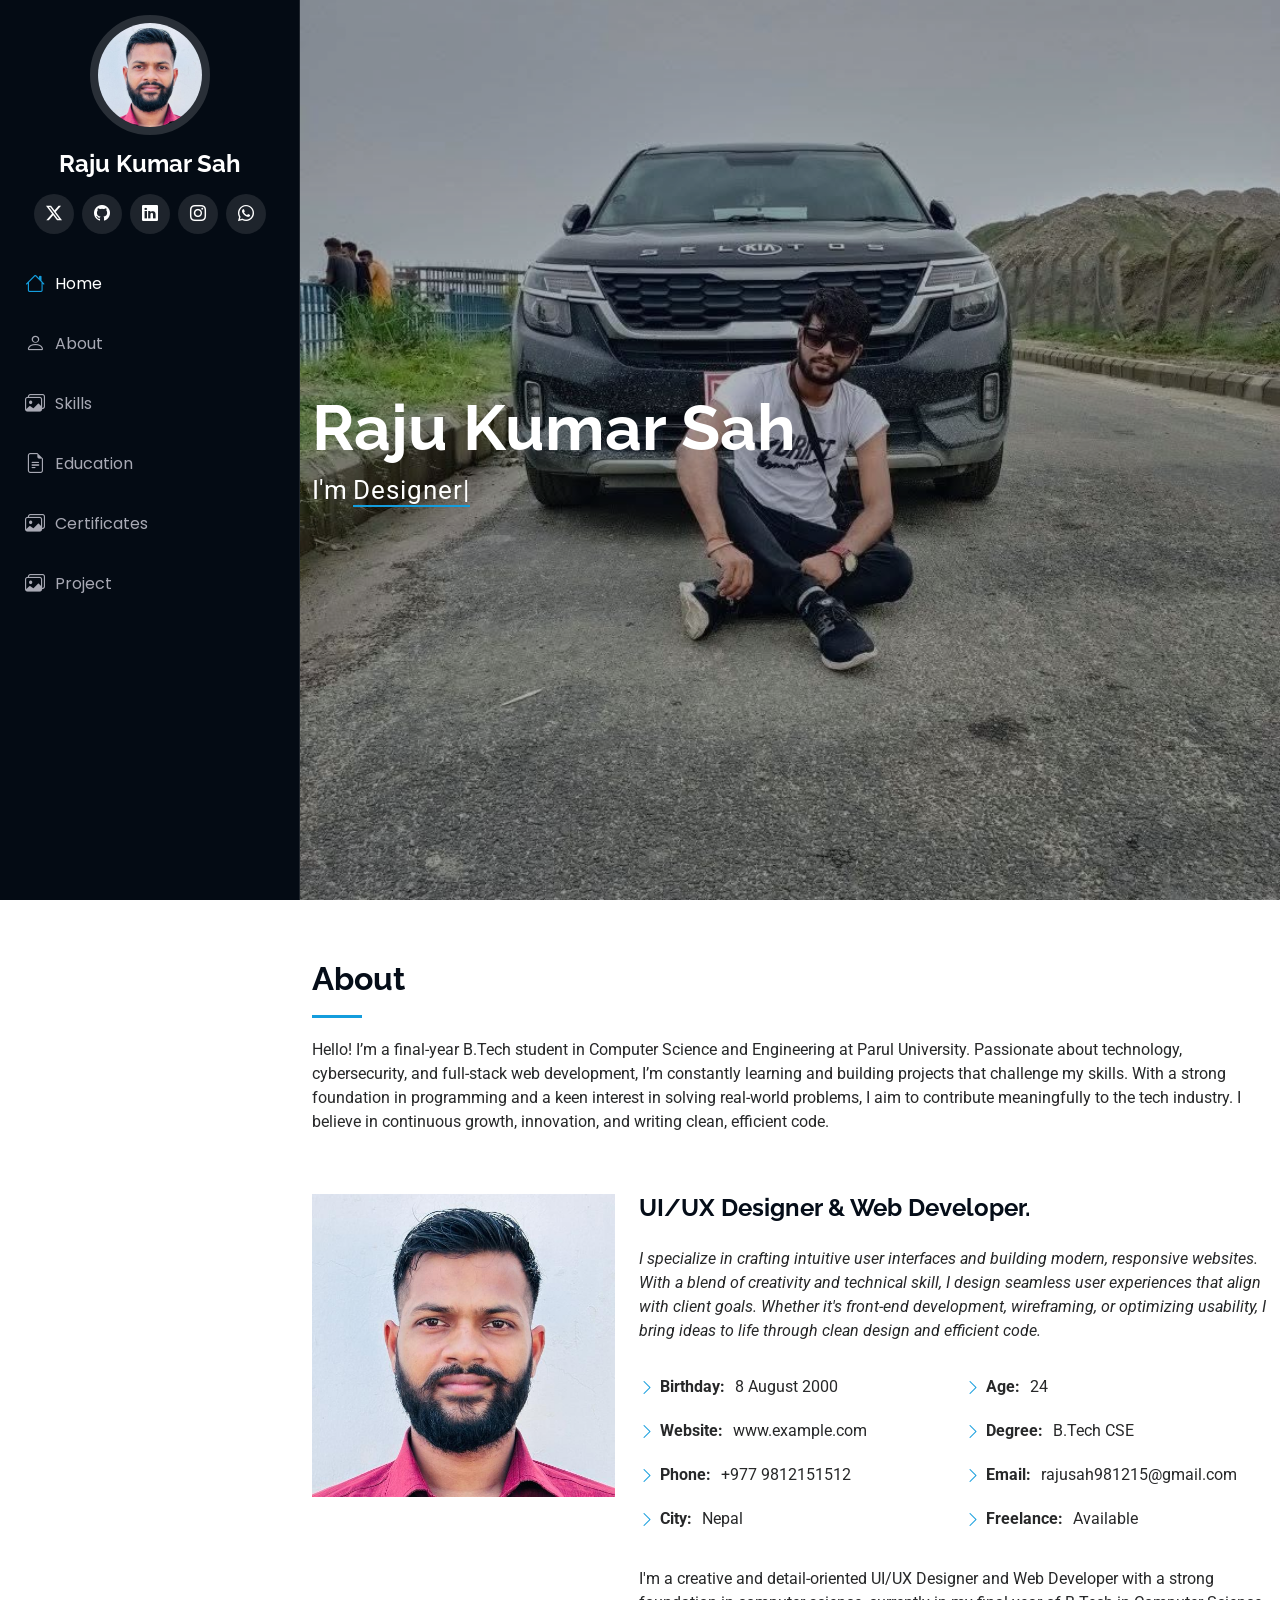
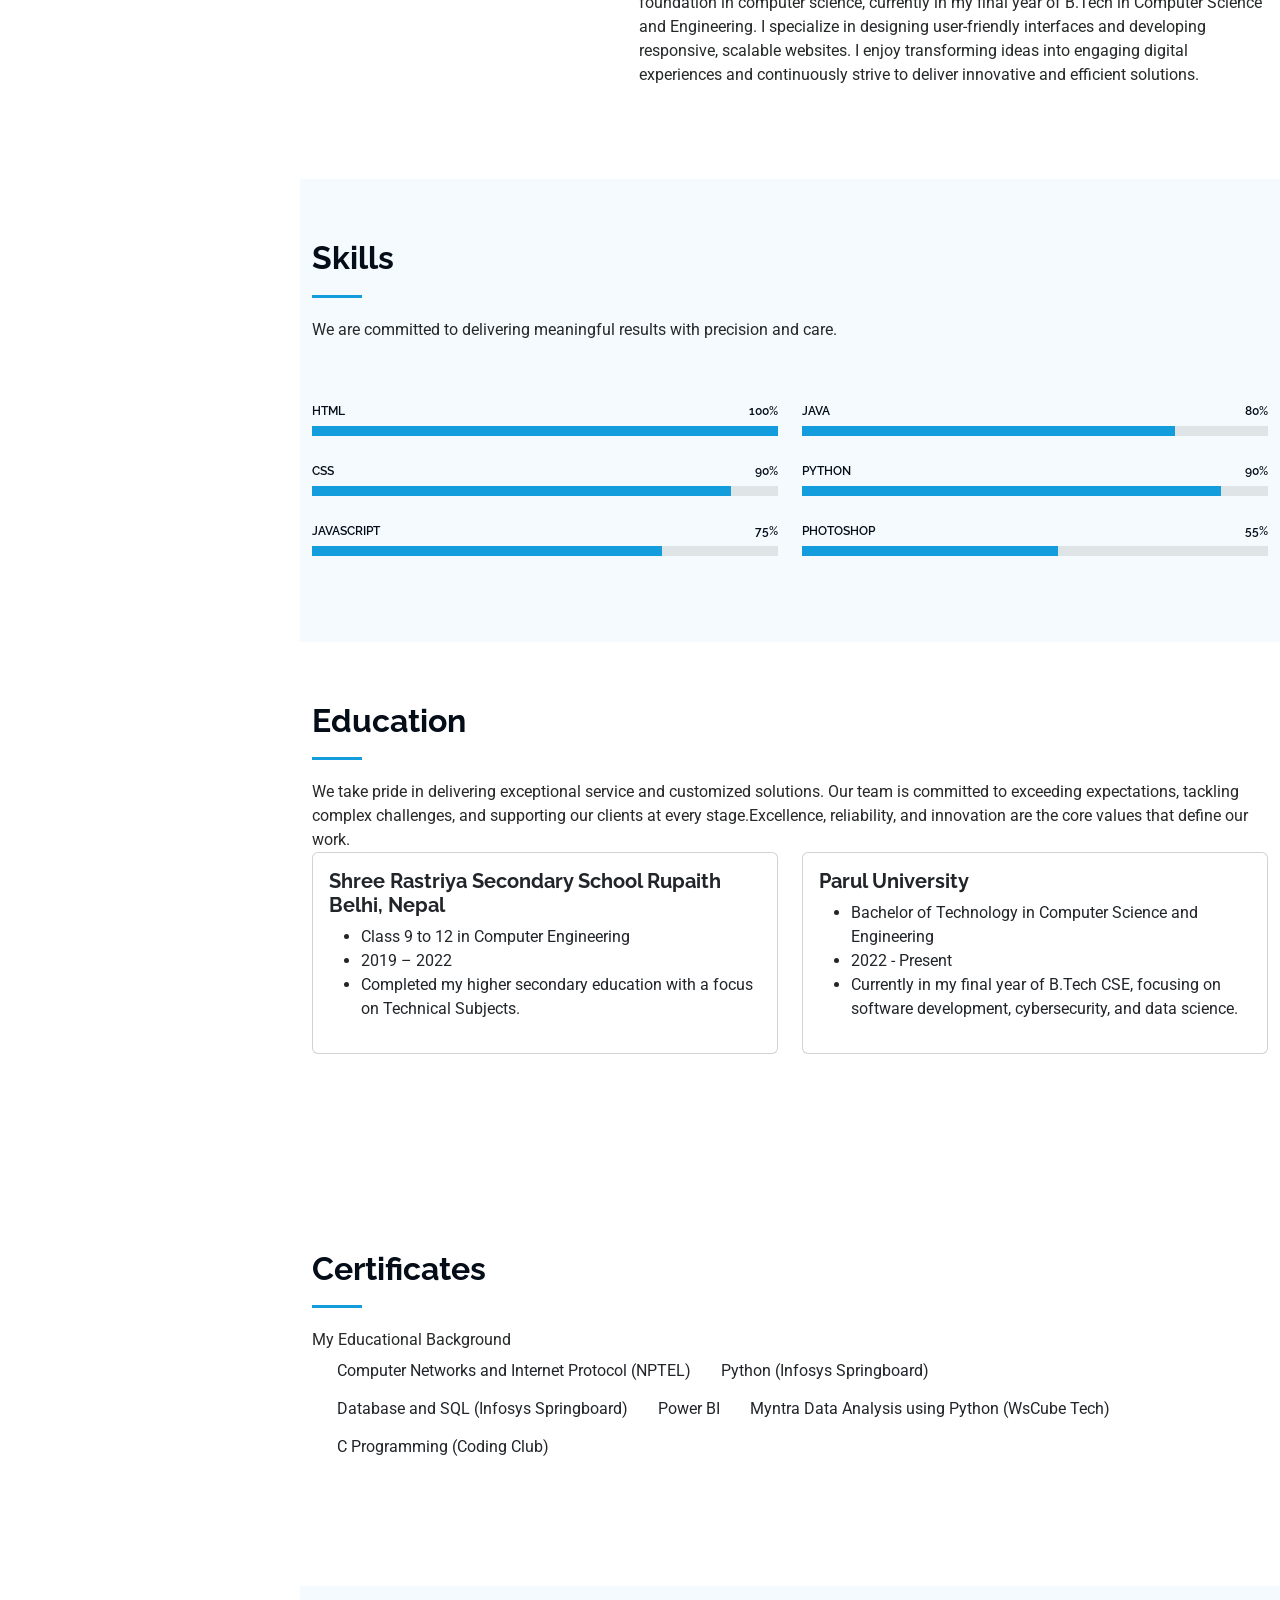
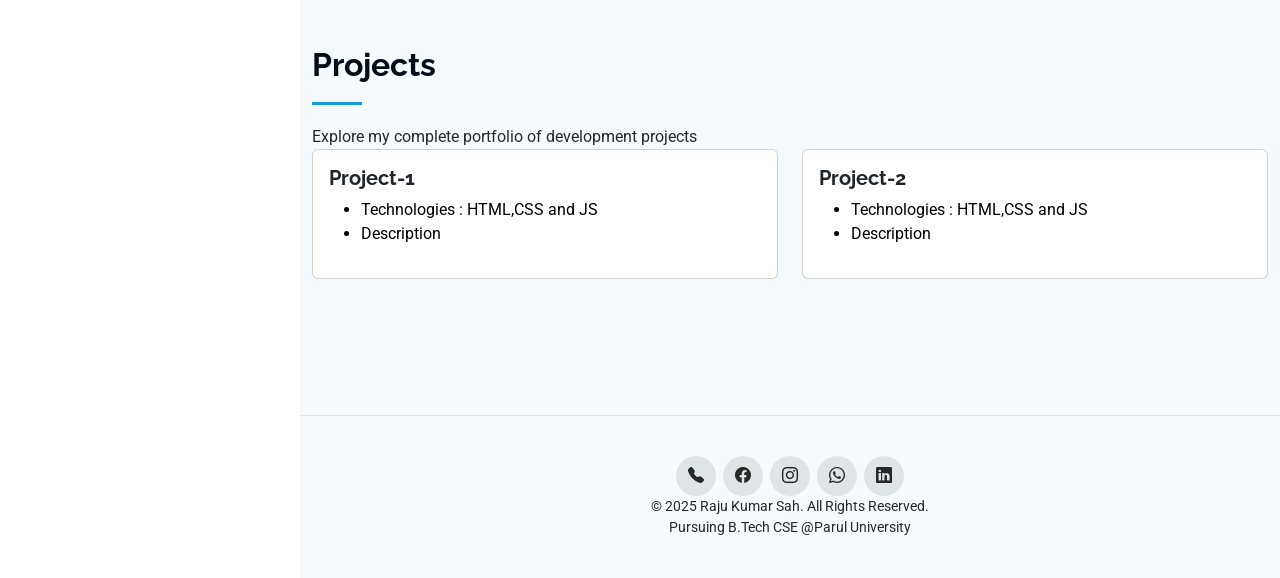
==== index.html @ 72d7e250 "file added" ====
<!DOCTYPE html>
<html lang="en">

<head>
  <meta charset="utf-8">
  <meta content="width=device-width, initial-scale=1.0" name="viewport">
  <title>Index - iPortfolio Bootstrap Template</title>
  <meta content="" name="description">
  <meta content="" name="keywords">

  <!-- Favicons -->
  <link href="assets/img/favicon.png" rel="icon">
  <link href="assets/img/apple-touch-icon.png" rel="apple-touch-icon">

  <!-- Fonts -->
  <link href="https://fonts.googleapis.com" rel="preconnect">
  <link href="https://fonts.gstatic.com" rel="preconnect" crossorigin>
  <link href="https://fonts.googleapis.com/css2?family=Roboto:ital,wght@0,100;0,300;0,400;0,500;0,700;0,900;1,100;1,300;1,400;1,500;1,700;1,900&family=Poppins:ital,wght@0,100;0,200;0,300;0,400;0,500;0,600;0,700;0,800;0,900;1,100;1,200;1,300;1,400;1,500;1,600;1,700;1,800;1,900&family=Raleway:ital,wght@0,100;0,200;0,300;0,400;0,500;0,600;0,700;0,800;0,900;1,100;1,200;1,300;1,400;1,500;1,600;1,700;1,800;1,900&display=swap" rel="stylesheet">

  <!-- Vendor CSS Files -->
  <link href="assets/vendor/bootstrap/css/bootstrap.min.css" rel="stylesheet">
  <link href="assets/vendor/bootstrap-icons/bootstrap-icons.css" rel="stylesheet">
  <link href="assets/vendor/aos/aos.css" rel="stylesheet">
  <link href="assets/vendor/glightbox/css/glightbox.min.css" rel="stylesheet">
  <link href="assets/vendor/swiper/swiper-bundle.min.css" rel="stylesheet">

  <!-- Main CSS File -->
  <link href="assets/css/main.css" rel="stylesheet">

  <!-- =======================================================
  * Template Name: iPortfolio
  * Template URL: https://bootstrapmade.com/iportfolio-bootstrap-portfolio-websites-template/
  * Updated: Jun 29 2024 with Bootstrap v5.3.3
  * Author: BootstrapMade.com
  * License: https://bootstrapmade.com/license/
  ======================================================== -->
</head>

<body class="index-page">

  <header id="header" class="header dark-background d-flex flex-column">
    <i class="header-toggle d-xl-none bi bi-list"></i>

    <div class="profile-img">
      <img src="assets/img/my-profile-img.jpg" alt="" class="img-fluid rounded-circle">
    </div>

    <a href="index.html" class="logo d-flex align-items-center justify-content-center">
      <!-- Uncomment the line below if you also wish to use an image logo -->
      <!-- <img src="assets/img/logo.png" alt=""> -->
      <h1 class="sitename">Raju Kumar Sah</h1>
    </a>

    <div class="social-links text-center">
      <a href="#" class="twitter"><i class="bi bi-twitter-x"></i></a>
      <a href="#" class="github"><i class="bi bi-github"></i></a>
      <a href="#" class="linkedin"><i class="bi bi-linkedin"></i></a>
      <a href="#" class="instagram"><i class="bi bi-instagram"></i></a>
      <a href="#" class="whatsapp"><i class="bi bi-whatsapp"></i></a>
      
    </div>

    <nav id="navmenu" class="navmenu">
      <ul>
        <li><a href="#hero" class="active"><i class="bi bi-house navicon"></i>Home</a></li>
        <li><a href="#about"><i class="bi bi-person navicon"></i> About</a></li>
        <li><a href="#skills"><i class="bi bi-images navicon"></i> Skills</a></li>
        <li><a href="#education"><i class="bi bi-file-earmark-text navicon"></i> Education</a></li>
        <li><a href="#certificates"><i class="bi bi-images navicon"></i> Certificates</a></li>
        <li><a href="#project"><i class="bi bi-images navicon"></i> Project</a></li>
      </ul>
    </nav>

  </header>

  <main class="main">

    <!-- Hero Section -->
    <section id="hero" class="hero section dark-background">

      <img src="assets/img/hero-bg.jpeg" alt="" data-aos="fade-in" class="">

      <div class="container" data-aos="fade-up" data-aos-delay="100">
        <h2>Raju Kumar Sah</h2>
        <p>I'm <span class="typed" data-typed-items="Designer, Developer, Freelancer, Photographer">Designer</span><span class="typed-cursor typed-cursor--blink" aria-hidden="true"></span><span class="typed-cursor typed-cursor--blink" aria-hidden="true"></span></p>
      </div>

    </section><!-- /Hero Section -->

    <!-- About Section -->
    <section id="about" class="about section">

      <!-- Section Title -->
      <div class="container section-title" data-aos="fade-up">
        <h2>About</h2>
        <p>Hello! I’m a final-year B.Tech student in Computer Science and Engineering at Parul University. Passionate about technology, cybersecurity, and full-stack web development, I’m constantly learning and building projects that challenge my skills. With a strong foundation in programming and a keen interest in solving real-world problems, I aim to contribute meaningfully to the tech industry. I believe in continuous growth, innovation, and writing clean, efficient code.</p>
      </div><!-- End Section Title -->

      <div class="container" data-aos="fade-up" data-aos-delay="100">

        <div class="row gy-4 justify-content-center">
          <div class="col-lg-4">
            <img src="assets/img/my-profile-img.jpg" class="img-fluid" alt="">
          </div>
          <div class="col-lg-8 content">
            <h2>UI/UX Designer &amp; Web Developer.</h2>
            <p class="fst-italic py-3">
            I specialize in crafting intuitive user interfaces and building modern, responsive websites. With a blend of creativity and technical skill, I design seamless user experiences that align with client goals. Whether it's front-end development, wireframing, or optimizing usability, I bring ideas to life through clean design and efficient code.
            </p>
            <div class="row">
              <div class="col-lg-6">
                <ul>
                  <li><i class="bi bi-chevron-right"></i> <strong>Birthday:</strong> <span>8 August 2000</span></li>
                  <li><i class="bi bi-chevron-right"></i> <strong>Website:</strong> <span>www.example.com</span></li>
                  <li><i class="bi bi-chevron-right"></i> <strong>Phone:</strong> <span>+977 9812151512</span></li>
                  <li><i class="bi bi-chevron-right"></i> <strong>City:</strong> <span>Nepal</span></li>
                </ul>
              </div>
              <div class="col-lg-6">
                <ul>
                  <li><i class="bi bi-chevron-right"></i> <strong>Age:</strong> <span>24</span></li>
                  <li><i class="bi bi-chevron-right"></i> <strong>Degree:</strong> <span>B.Tech CSE</span></li>
                  <li><i class="bi bi-chevron-right"></i> <strong>Email:</strong> <span>rajusah981215@gmail.com</span></li>
                  <li><i class="bi bi-chevron-right"></i> <strong>Freelance:</strong> <span>Available</span></li>
                </ul>
              </div>
            </div>
            <p class="py-3">
              I'm a creative and detail-oriented UI/UX Designer and Web Developer with a strong foundation in computer science, currently in my final year of B.Tech in Computer Science and Engineering. I specialize in designing user-friendly interfaces and developing responsive, scalable websites. I enjoy transforming ideas into engaging digital experiences and continuously strive to deliver innovative and efficient solutions.
            </p>
          </div>
        </div>

      </div>

    </section><!-- /About Section -->

    <!-- Skills Section -->
    <section id="skills" class="skills section light-background">

      <!-- Section Title -->
      <div class="container section-title" data-aos="fade-up">
        <h2>Skills</h2>
        <p>We are committed to delivering meaningful results with precision and care.</p>
      </div><!-- End Section Title -->

      <div class="container" data-aos="fade-up" data-aos-delay="100">

        <div class="row skills-content skills-animation">

          <div class="col-lg-6">

            <div class="progress">
              <span class="skill"><span>HTML</span> <i class="val">100%</i></span>
              <div class="progress-bar-wrap">
                <div class="progress-bar" role="progressbar" aria-valuenow="100" aria-valuemin="0" aria-valuemax="100"></div>
              </div>
            </div><!-- End Skills Item -->

            <div class="progress">
              <span class="skill"><span>CSS</span> <i class="val">90%</i></span>
              <div class="progress-bar-wrap">
                <div class="progress-bar" role="progressbar" aria-valuenow="90" aria-valuemin="0" aria-valuemax="100"></div>
              </div>
            </div><!-- End Skills Item -->

            <div class="progress">
              <span class="skill"><span>JavaScript</span> <i class="val">75%</i></span>
              <div class="progress-bar-wrap">
                <div class="progress-bar" role="progressbar" aria-valuenow="75" aria-valuemin="0" aria-valuemax="100"></div>
              </div>
            </div><!-- End Skills Item -->

          </div>

          <div class="col-lg-6">

            <div class="progress">
              <span class="skill"><span>java</span> <i class="val">80%</i></span>
              <div class="progress-bar-wrap">
                <div class="progress-bar" role="progressbar" aria-valuenow="80" aria-valuemin="0" aria-valuemax="100"></div>
              </div>
            </div><!-- End Skills Item -->

            <div class="progress">
              <span class="skill"><span>Python</span> <i class="val">90%</i></span>
              <div class="progress-bar-wrap">
                <div class="progress-bar" role="progressbar" aria-valuenow="90" aria-valuemin="0" aria-valuemax="100"></div>
              </div>
            </div><!-- End Skills Item -->

            <div class="progress">
              <span class="skill"><span>Photoshop</span> <i class="val">55%</i></span>
              <div class="progress-bar-wrap">
                <div class="progress-bar" role="progressbar" aria-valuenow="55" aria-valuemin="0" aria-valuemax="100"></div>
              </div>
            </div><!-- End Skills Item -->

          </div>

        </div>

      </div>

    </section><!-- /Skills Section -->

    <!-- Education Section -->
    <section id="education" class="education section">

      <!-- Section Title -->
      <div class="container section-title" data-aos="fade-up">
        <h2>Education &nbsp;
        </h2>

        <p>We take pride in delivering exceptional service and customized solutions. Our team is committed to exceeding expectations, tackling complex challenges, and supporting our clients at every stage.Excellence, reliability, and innovation are the core values that define our work.</p>
        <div class="row">
      <div class="col-11 col-md-6 mb-3">
        <div class="card h-100">
          <div class="card-body">
            <h5 class="card-title"><b>Shree Rastriya Secondary School Rupaith Belhi, Nepal </b></h5>
            <ul>
              <li>Class 9 to 12 in Computer Engineering</li>
              <li>2019 – 2022</li>
              <li>Completed my higher secondary education with a focus on Technical Subjects.</li>
            
            </ul>
          </div>
        </div>
      </div>

      <div class="col-11 col-md-6 mb-3">
        <div class="card h-100">
          <div class="card-body">
            <h5 class="card-title"><b>Parul University</b></h5>
            <ul>
              <li>Bachelor of Technology in Computer Science and Engineering</li>
              <li>2022 - Present</li>
              <li>Currently in my final year of B.Tech CSE, focusing on software development, cybersecurity, and data science.</li>
            </ul>
          </div>
        </div>
      </div>
    </div>
      
      </div><!-- End Section Title -->
    
  </section><!-- /Education Section -->

        <!-- Certificate -->
    <section id="certificates" class="certificates">
      <div class="container" data-aos="fade-up">
        <div class="section-title">
          <h2>Certificates</h2>
          <p>My Educational Background</p>
          <div class="container">

            <div class="certificate-container">
                <a href="#" target="_blank" class="btn btn-certificate"><i class="fas fa-certificate"></i> Computer Networks and Internet Protocol (NPTEL)</a>
                <a href="#" target="_blank" class="btn btn-certificate"><i class="fas fa-certificate"></i> Python (Infosys Springboard)</a>
                <a href="#" target="_blank" class="btn btn-certificate"><i class="fas fa-certificate"></i> Database and SQL (Infosys Springboard)</a>
                <a href="#" target="_blank" class="btn btn-certificate"><i class="fas fa-certificate"></i> Power BI</a>
                <a href="#" target="_blank" class="btn btn-certificate"><i class="fas fa-certificate"></i> Myntra Data Analysis using Python (WsCube Tech)</a>
                <a href="#" target="_blank" class="btn btn-certificate"><i class="fas fa-certificate"></i> C Programming (Coding Club)</a>
            </div>
        </div>
        </div>
        
      </div>
    </section><!-- /Certificate Section -->


    <!-- Project Section -->
    <section id="project" class="project section light-background">
      <div class="container section-title" data-aos="fade-up">
        <h2>Projects</h2>
        <p>Explore my complete portfolio of development projects</p>
        <div class="row">
      <div class="col-11 col-md-6 mb-3">
        <div class="card h-100">
          <div class="card-body">
            <h5 class="card-title"><b>Project-1</b></h5>
            <a href="#" style="color:black;"><ul>
              <li>Technologies : HTML,CSS and JS</li>
              <li>Description</li>
            </ul></a>
          </div>
        </div>
      </div>
      <div class="col-11 col-md-6 mb-3">
        <div class="card h-100">
          <div class="card-body">
            <h5 class="card-title"><b>Project-2</b></h5>
             <a href="#" style="color:black;"><ul>
              <li>Technologies : HTML,CSS and JS</li>
              <li>Description</li>
            </ul></a>
          </div>
        </div>
      </div>
    </div>
      </div>

      <!-- /Portfolio Section -->

  </main>

  <footer id="footer" class="footer position-relative light-background">

    <div class="container">
      <div class="copyright text-center ">
        <div class="social-links text-center">
      <a href="#" class="phone"><i class="bi bi-telephone-fill"></i></a>
      <a href="#" class="facebook"><i class="bi bi-facebook"></i></a>
      <a href="#" class="instagram"><i class="bi bi-instagram"></i></a>
      <a href="#" class="whatsapp"><i class="bi bi-whatsapp"></i></a>
      <a href="#" class="linkedin"><i class="bi bi-linkedin"></i></a>
    </div>
                © 2025 Raju Kumar Sah. All Rights Reserved.<br>
                Pursuing B.Tech CSE @Parul University
      </div>
    </div>

  </footer>

  <!-- Scroll Top -->
  <a href="#" id="scroll-top" class="scroll-top d-flex align-items-center justify-content-center"><i class="bi bi-arrow-up-short"></i></a>

  <!-- Preloader -->
  <div id="preloader"></div>

  <!-- Vendor JS Files -->
  <script src="assets/vendor/bootstrap/js/bootstrap.bundle.min.js"></script>
  <script src="assets/vendor/php-email-form/validate.js"></script>
  <script src="assets/vendor/aos/aos.js"></script>
  <script src="assets/vendor/typed.js/typed.umd.js"></script>
  <script src="assets/vendor/purecounter/purecounter_vanilla.js"></script>
  <script src="assets/vendor/waypoints/noframework.waypoints.js"></script>
  <script src="assets/vendor/glightbox/js/glightbox.min.js"></script>
  <script src="assets/vendor/imagesloaded/imagesloaded.pkgd.min.js"></script>
  <script src="assets/vendor/isotope-layout/isotope.pkgd.min.js"></script>
  <script src="assets/vendor/swiper/swiper-bundle.min.js"></script>

  <!-- Main JS File -->
  <script src="assets/js/main.js"></script>

</body>

</html>
---- assets/css/main.css ----
/**
* Template Name: iPortfolio
* Template URL: https://bootstrapmade.com/iportfolio-bootstrap-portfolio-websites-template/
* Updated: Jun 29 2024 with Bootstrap v5.3.3
* Author: BootstrapMade.com
* License: https://bootstrapmade.com/license/
*/

/*--------------------------------------------------------------
# Font & Color Variables
# Help: https://bootstrapmade.com/color-system/
--------------------------------------------------------------*/
/* Fonts */
:root {
  --default-font: "Roboto",  system-ui, -apple-system, "Segoe UI", Roboto, "Helvetica Neue", Arial, "Noto Sans", "Liberation Sans", sans-serif, "Apple Color Emoji", "Segoe UI Emoji", "Segoe UI Symbol", "Noto Color Emoji";
  --heading-font: "Raleway",  sans-serif;
  --nav-font: "Poppins",  sans-serif;
}

/* Global Colors - The following color variables are used throughout the website. Updating them here will change the color scheme of the entire website */
:root { 
  --background-color: #ffffff; /* Background color for the entire website, including individual sections */
  --default-color: #272829; /* Default color used for the majority of the text content across the entire website */
  --heading-color: #050d18; /* Color for headings, subheadings and title throughout the website */
  --accent-color: #149ddd; /* Accent color that represents your brand on the website. It's used for buttons, links, and other elements that need to stand out */
  --surface-color: #ffffff; /* The surface color is used as a background of boxed elements within sections, such as cards, icon boxes, or other elements that require a visual separation from the global background. */
  --contrast-color: #ffffff; /* Contrast color for text, ensuring readability against backgrounds of accent, heading, or default colors. */
}

/* Nav Menu Colors - The following color variables are used specifically for the navigation menu. They are separate from the global colors to allow for more customization options */
:root {
  --nav-color: #a8a9b4;  /* The default color of the main navmenu links */
  --nav-hover-color: #ffffff; /* Applied to main navmenu links when they are hovered over or active */
  --nav-mobile-background-color: #040b14; /* Used as the background color for mobile navigation menu */
  --nav-dropdown-background-color: #040b14; /* Used as the background color for dropdown items that appear when hovering over primary navigation items */
  --nav-dropdown-color: #a8a9b4; /* Used for navigation links of the dropdown items in the navigation menu. */
  --nav-dropdown-hover-color: #ffffff; /* Similar to --nav-hover-color, this color is applied to dropdown navigation links when they are hovered over. */
}

/* Color Presets - These classes override global colors when applied to any section or element, providing reuse of the sam color scheme. */

.light-background {
  --background-color: #f4fafd;
  --surface-color: #ffffff;
}

.dark-background {
  --background-color: #040b14;
  --default-color: #ffffff;
  --heading-color: #ffffff;
  --surface-color: #151f2b;
  --contrast-color: #ffffff;
}

/* Smooth scroll */
:root {
  scroll-behavior: smooth;
}

/*--------------------------------------------------------------
# General Styling & Shared Classes
--------------------------------------------------------------*/
body {
  color: var(--default-color);
  background-color: var(--background-color);
  font-family: var(--default-font);
}

a {
  color: var(--accent-color);
  text-decoration: none;
  transition: 0.3s;
}

a:hover {
  color: color-mix(in srgb, var(--accent-color), transparent 25%);
  text-decoration: none;
}

h1,
h2,
h3,
h4,
h5,
h6 {
  color: var(--heading-color);
  font-family: var(--heading-font);
}

/* PHP Email Form Messages
------------------------------*/
.php-email-form .error-message {
  display: none;
  background: #df1529;
  color: #ffffff;
  text-align: left;
  padding: 15px;
  margin-bottom: 24px;
  font-weight: 600;
}

.php-email-form .sent-message {
  display: none;
  color: #ffffff;
  background: #059652;
  text-align: center;
  padding: 15px;
  margin-bottom: 24px;
  font-weight: 600;
}

.php-email-form .loading {
  display: none;
  background: var(--surface-color);
  text-align: center;
  padding: 15px;
  margin-bottom: 24px;
}

.php-email-form .loading:before {
  content: "";
  display: inline-block;
  border-radius: 50%;
  width: 24px;
  height: 24px;
  margin: 0 10px -6px 0;
  border: 3px solid var(--accent-color);
  border-top-color: var(--surface-color);
  animation: php-email-form-loading 1s linear infinite;
}

@keyframes php-email-form-loading {
  0% {
    transform: rotate(0deg);
  }

  100% {
    transform: rotate(360deg);
  }
}

/*--------------------------------------------------------------
# Global Header
--------------------------------------------------------------*/
.header {
  color: var(--default-color);
  background-color: var(--background-color);
  position: fixed;
  top: 0;
  left: 0;
  bottom: 0;
  padding: 0 15px;
  width: 300px;
  transition: all ease-in-out 0.3s;
  overflow-y: auto;
  z-index: 997;
  border-right: 1px solid color-mix(in srgb, var(--default-color), transparent 90%);
}

.header .profile-img img {
  margin: 15px auto;
  display: block;
  width: 120px;
  border: 8px solid color-mix(in srgb, var(--default-color), transparent 85%);
}

.header .logo {
  line-height: 1;
  margin-bottom: 15px;
}

.header .logo img {
  max-height: 32px;
  margin-right: 8px;
}

.header .logo h1 {
  font-size: 24px;
  margin: 0;
  font-weight: 700;
  color: var(--heading-color);
}

.header .social-links {
  margin: 0 0 20px 0;
}

.header .social-links a {
  font-size: 16px;
  display: inline-flex;
  align-items: center;
  justify-content: center;
  background: color-mix(in srgb, var(--default-color), transparent 90%);
  color: var(--default-color);
  margin: 0 2px;
  border-radius: 50%;
  text-align: center;
  width: 40px;
  height: 40px;
  transition: 0.3s;
}

.header .social-links a:hover {
  color: var(--contrast-color);
  background: var(--accent-color);
}

@media (min-width: 1200px) {

  .header~main,
  .header~#footer {
    margin-left: 300px;
  }
}

@media (max-width: 1199px) {
  .header {
    left: -100%;
  }
}

.header.header-show {
  left: 0;
}

.header .header-toggle {
  color: var(--contrast-color);
  background-color: var(--accent-color);
  font-size: 22px;
  display: flex;
  align-items: center;
  justify-content: center;
  width: 40px;
  height: 40px;
  border-radius: 50%;
  cursor: pointer;
  position: fixed;
  top: 15px;
  right: 15px;
  z-index: 9999;
  transition: background-color 0.3s;
}

.header .header-toggle:hover {
  color: var(--contrast-color);
  background-color: color-mix(in srgb, var(--accent-color) 90%, white 15%);
}

/*--------------------------------------------------------------
# Navigation Menu
--------------------------------------------------------------*/
.mobile-nav-toggle {
  display: none;
}

.navmenu {
  padding: 0;
  z-index: 9997;
}

.navmenu ul {
  list-style: none;
  padding: 0 0 20px 0;
  margin: 0;
}

.navmenu a,
.navmenu a:focus {
  color: var(--nav-color);
  padding: 15px 10px;
  font-family: var(--nav-font);
  font-size: 16px;
  font-weight: 400;
  display: flex;
  align-items: center;
  white-space: nowrap;
  transition: 0.3s;
  width: 100%;
}

.navmenu a .navicon,
.navmenu a:focus .navicon {
  font-size: 20px;
  margin-right: 10px;
}

.navmenu a .toggle-dropdown,
.navmenu a:focus .toggle-dropdown {
  font-size: 12px;
  line-height: 0;
  margin-left: auto;
  width: 30px;
  height: 30px;
  display: flex;
  align-items: center;
  justify-content: center;
  border-radius: 50%;
  transition: 0.3s;
  flex-shrink: 0;
  background-color: color-mix(in srgb, var(--accent-color), transparent 90%);
}

.navmenu a .toggle-dropdown:hover,
.navmenu a:focus .toggle-dropdown:hover {
  background-color: var(--accent-color);
  color: var(--contrast-color);
}

.navmenu a:hover,
.navmenu .active,
.navmenu .active:focus {
  color: var(--nav-hover-color);
}

.navmenu a:hover .navicon,
.navmenu .active .navicon,
.navmenu .active:focus .navicon {
  color: var(--accent-color);
}

.navmenu .active .toggle-dropdown,
.navmenu .active:focus .toggle-dropdown {
  background-color: var(--accent-color);
  color: var(--contrast-color);
  transform: rotate(180deg);
}

.navmenu .dropdown {
  display: block;
}

.navmenu .dropdown a,
.navmenu .dropdown a:focus {
  color: --nav-dropdown-color;
}

.navmenu .dropdown a:hover,
.navmenu .dropdown .active,
.navmenu .dropdown .active:focus {
  color: var(--nav-dropdown-hover-color);
}

.navmenu .dropdown ul {
  position: static;
  display: none;
  z-index: 99;
  padding: 5px 10px;
  margin: 5px 10px;
  background-color: var(--nav-dropdown-background-color);
  border: 1px solid color-mix(in srgb, var(--default-color), transparent 90%);
  box-shadow: none;
  transition: all 0.5s ease-in-out;
}

.navmenu .dropdown ul ul {
  background-color: rgba(33, 37, 41, 0.1);
}

.navmenu .dropdown>.dropdown-active {
  display: block;
  background-color: rgba(33, 37, 41, 0.03);
}

/*--------------------------------------------------------------
# Global Footer
--------------------------------------------------------------*/
.footer {
  color: var(--default-color);
  background-color: var(--background-color);
  font-size: 14px;
  padding: 40px 0;
  position: relative;
  border-top: 1px solid color-mix(in srgb, var(--default-color), transparent 90%);
}

.footer .copyright p {
  margin-bottom: 0;
}

.footer .credits {
  margin-top: 4px;
  font-size: 13px;
  text-align: center;
}

/*--------------------------------------------------------------
# Preloader
--------------------------------------------------------------*/
#preloader {
  position: fixed;
  inset: 0;
  z-index: 999999;
  overflow: hidden;
  background: var(--background-color);
  transition: all 0.6s ease-out;
}

#preloader:before {
  content: "";
  position: fixed;
  top: calc(50% - 30px);
  left: calc(50% - 30px);
  border: 6px solid #ffffff;
  border-color: var(--accent-color) transparent var(--accent-color) transparent;
  border-radius: 50%;
  width: 60px;
  height: 60px;
  animation: animate-preloader 1.5s linear infinite;
}

@keyframes animate-preloader {
  0% {
    transform: rotate(0deg);
  }

  100% {
    transform: rotate(360deg);
  }
}

/*--------------------------------------------------------------
# Scroll Top Button
--------------------------------------------------------------*/
.scroll-top {
  position: fixed;
  visibility: hidden;
  opacity: 0;
  right: 15px;
  bottom: -15px;
  z-index: 99999;
  background-color: var(--accent-color);
  width: 44px;
  height: 44px;
  border-radius: 50px;
  transition: all 0.4s;
}

.scroll-top i {
  font-size: 24px;
  color: var(--contrast-color);
  line-height: 0;
}

.scroll-top:hover {
  background-color: color-mix(in srgb, var(--accent-color), transparent 20%);
  color: var(--contrast-color);
}

.scroll-top.active {
  visibility: visible;
  opacity: 1;
  bottom: 15px;
}

/*--------------------------------------------------------------
# Disable aos animation delay on mobile devices
--------------------------------------------------------------*/
@media screen and (max-width: 768px) {
  [data-aos-delay] {
    transition-delay: 0 !important;
  }
}

/*--------------------------------------------------------------
# Global Page Titles & Breadcrumbs
--------------------------------------------------------------*/
.page-title {
  color: var(--default-color);
  background-color: var(--background-color);
  padding: 25px 0;
  position: relative;
}

.page-title h1 {
  font-size: 24px;
  font-weight: 700;
}

.page-title .breadcrumbs ol {
  display: flex;
  flex-wrap: wrap;
  list-style: none;
  padding: 0;
  margin: 0;
  font-size: 14px;
  font-weight: 400;
}

.page-title .breadcrumbs ol li+li {
  padding-left: 10px;
}

.page-title .breadcrumbs ol li+li::before {
  content: "/";
  display: inline-block;
  padding-right: 10px;
  color: color-mix(in srgb, var(--default-color), transparent 70%);
}

/*--------------------------------------------------------------
# Global Sections
--------------------------------------------------------------*/
section,
.section {
  color: var(--default-color);
  background-color: var(--background-color);
  padding: 60px 0;
  overflow: clip;
}

/*--------------------------------------------------------------
# Global Section Titles
--------------------------------------------------------------*/
.section-title {
  padding-bottom: 60px;
  position: relative;
}

.section-title h2 {
  font-size: 32px;
  font-weight: 700;
  margin-bottom: 20px;
  padding-bottom: 20px;
  position: relative;
}

.section-title h2:after {
  content: "";
  position: absolute;
  display: block;
  width: 50px;
  height: 3px;
  background: var(--accent-color);
  left: 0;
  bottom: 0;
}

.section-title p {
  margin-bottom: 0;
}

/*--------------------------------------------------------------
# Hero Section
--------------------------------------------------------------*/
.hero {
  width: 100%;
  min-height: 100vh;
  position: relative;
  padding: 80px 0;
  display: flex;
  align-items: center;
  justify-content: center;
}

.hero img {
  position: absolute;
  inset: 0;
  display: block;
  width: 100%;
  height: 100%;
  object-fit: cover;
  z-index: 1;
}

.hero:before {
  content: "";
  background: color-mix(in srgb, var(--background-color), transparent 70%);
  position: absolute;
  inset: 0;
  z-index: 2;
}

.hero .container {
  position: relative;
  z-index: 3;
}

.hero h2 {
  margin: 0;
  font-size: 64px;
  font-weight: 700;
}

.hero p {
  margin: 5px 0 0 0;
  font-size: 26px;
}

.hero p span {
  letter-spacing: 1px;
  border-bottom: 2px solid var(--accent-color);
}

.hero .social-links {
  margin-top: 25px;
}

.hero .social-links a {
  font-size: 24px;
  display: inline-block;
  color: color-mix(in srgb, var(--default-color), transparent 50%);
  line-height: 1;
  margin-right: 20px;
  transition: 0.3s;
}

.hero .social-links a:hover {
  color: var(--accent-color);
}

@media (max-width: 768px) {
  .hero h2 {
    font-size: 32px;
  }

  .hero p {
    font-size: 20px;
  }
}

/*--------------------------------------------------------------
# About Section
--------------------------------------------------------------*/
.about .content h2 {
  font-weight: 700;
  font-size: 24px;
}

.about .content ul {
  list-style: none;
  padding: 0;
}

.about .content ul li {
  margin-bottom: 20px;
  display: flex;
  align-items: center;
}

.about .content ul strong {
  margin-right: 10px;
}

.about .content ul i {
  font-size: 16px;
  margin-right: 5px;
  color: var(--accent-color);
  line-height: 0;
}

/*--------------------------------------------------------------
# Stats Section
--------------------------------------------------------------*/
.stats .stats-item {
  padding: 30px;
  width: 100%;
}

.stats .stats-item i {
  color: var(--accent-color);
  display: block;
  font-size: 44px;
  float: left;
  line-height: 0;
}

.stats .stats-item .purecounter {
  color: var(--heading-color);
  font-size: 48px;
  line-height: 40px;
  display: block;
  font-weight: 700;
  margin-left: 60px;
}

.stats .stats-item p {
  color: color-mix(in srgb, var(--default-color), transparent 40%);
  padding: 15px 0 0 0;
  margin: 0 0 0 60px;
  font-family: var(--heading-font);
  font-size: 14px;
}

/*--------------------------------------------------------------
# Skills Section
--------------------------------------------------------------*/
.skills .progress {
  height: 60px;
  display: block;
  background: none;
  border-radius: 0;
}

.skills .progress .skill {
  color: var(--heading-color);
  padding: 0;
  margin: 0 0 6px 0;
  text-transform: uppercase;
  display: block;
  font-weight: 600;
  font-family: var(--heading-font);
}

.skills .progress .skill .val {
  float: right;
  font-style: normal;
}

.skills .progress-bar-wrap {
  background: color-mix(in srgb, var(--default-color), transparent 90%);
  height: 10px;
}

.skills .progress-bar {
  width: 1px;
  height: 10px;
  transition: 0.9s;
  background-color: var(--accent-color);
}

/*--------------------------------------------------------------
# Resume Section
--------------------------------------------------------------*/
.resume .resume-title {
  color: var(--heading-color);
  font-size: 26px;
  font-weight: 700;
  margin-top: 20px;
  margin-bottom: 20px;
}

.resume .resume-item {
  padding: 0 0 20px 20px;
  margin-top: -2px;
  border-left: 2px solid var(--accent-color);
  position: relative;
}

.resume .resume-item h4 {
  line-height: 18px;
  font-size: 18px;
  font-weight: 600;
  text-transform: uppercase;
  color: color-mix(in srgb, var(--default-color), transparent 20%);
  margin-bottom: 10px;
}

.resume .resume-item h5 {
  font-size: 16px;
  padding: 5px 15px;
  display: inline-block;
  font-weight: 600;
  margin-bottom: 10px;
}

.resume .resume-item ul {
  padding-left: 20px;
}

.resume .resume-item ul li {
  padding-bottom: 10px;
}

.resume .resume-item:last-child {
  padding-bottom: 0;
}

.resume .resume-item::before {
  content: "";
  position: absolute;
  width: 16px;
  height: 16px;
  border-radius: 50px;
  left: -9px;
  top: 0;
  background: var(--background-color);
  border: 2px solid var(--accent-color);
}

/*--------------------------------------------------------------
# Portfolio Section
--------------------------------------------------------------*/
.portfolio .portfolio-filters {
  padding: 0;
  margin: 0 auto 20px auto;
  list-style: none;
  text-align: center;
}

.portfolio .portfolio-filters li {
  cursor: pointer;
  display: inline-block;
  padding: 0;
  font-size: 14px;
  font-weight: 400;
  margin: 0 10px;
  line-height: 1;
  text-transform: uppercase;
  margin-bottom: 10px;
  transition: all 0.3s ease-in-out;
}

.portfolio .portfolio-filters li:hover,
.portfolio .portfolio-filters li.filter-active {
  color: var(--accent-color);
}

.portfolio .portfolio-filters li:first-child {
  margin-left: 0;
}

.portfolio .portfolio-filters li:last-child {
  margin-right: 0;
}

@media (max-width: 575px) {
  .portfolio .portfolio-filters li {
    font-size: 14px;
    margin: 0 5px;
  }
}

.portfolio .portfolio-content {
  position: relative;
  overflow: hidden;
}

.portfolio .portfolio-content img {
  transition: 0.3s;
}

.portfolio .portfolio-content .portfolio-info {
  opacity: 0;
  position: absolute;
  inset: 0;
  z-index: 3;
  transition: all ease-in-out 0.3s;
  background: rgba(0, 0, 0, 0.6);
  padding: 15px;
}

.portfolio .portfolio-content .portfolio-info h4 {
  font-size: 14px;
  padding: 5px 10px;
  font-weight: 400;
  color: #ffffff;
  display: inline-block;
  background-color: var(--accent-color);
}

.portfolio .portfolio-content .portfolio-info p {
  position: absolute;
  bottom: 10px;
  text-align: center;
  display: inline-block;
  left: 0;
  right: 0;
  font-size: 16px;
  font-weight: 600;
  color: rgba(255, 255, 255, 0.8);
}

.portfolio .portfolio-content .portfolio-info .preview-link,
.portfolio .portfolio-content .portfolio-info .details-link {
  position: absolute;
  left: calc(50% - 40px);
  font-size: 26px;
  top: calc(50% - 14px);
  color: #fff;
  transition: 0.3s;
  line-height: 1.2;
}

.portfolio .portfolio-content .portfolio-info .preview-link:hover,
.portfolio .portfolio-content .portfolio-info .details-link:hover {
  color: var(--accent-color);
}

.portfolio .portfolio-content .portfolio-info .details-link {
  left: 50%;
  font-size: 34px;
  line-height: 0;
}

.portfolio .portfolio-content:hover .portfolio-info {
  opacity: 1;
}

.portfolio .portfolio-content:hover img {
  transform: scale(1.1);
}

/*--------------------------------------------------------------
# Contact Section
--------------------------------------------------------------*/
.social-links a {
  font-size: 16px;
  display: inline-flex;
  align-items: center;
  justify-content: center;
  background: color-mix(in srgb, var(--default-color), transparent 90%);
  color: var(--default-color);
  margin: 0 2px;
  border-radius: 50%;
  text-align: right;
  width: 40px;
  height: 40px;
  transition: 0.3s;
}

.social-links a:hover {
  color: var(--contrast-color);
  background: var(--accent-color);
}
/*--------------------------------------------------------------
# Portfolio Details Section
--------------------------------------------------------------*/
.portfolio-details .portfolio-details-slider img {
  width: 100%;
}

.portfolio-details .portfolio-details-slider .swiper-pagination {
  margin-top: 20px;
  position: relative;
}

.portfolio-details .portfolio-details-slider .swiper-pagination .swiper-pagination-bullet {
  width: 12px;
  height: 12px;
  background-color: color-mix(in srgb, var(--default-color), transparent 85%);
  opacity: 1;
}

.portfolio-details .portfolio-details-slider .swiper-pagination .swiper-pagination-bullet-active {
  background-color: var(--accent-color);
}

.portfolio-details .portfolio-info {
  padding: 30px;
  box-shadow: 0px 0 30px rgba(0, 0, 0, 0.1);
}

.portfolio-details .portfolio-info h3 {
  font-size: 22px;
  font-weight: 700;
  margin-bottom: 20px;
  padding-bottom: 20px;
  border-bottom: 1px solid color-mix(in srgb, var(--default-color), transparent 85%);
}

.portfolio-details .portfolio-info ul {
  list-style: none;
  padding: 0;
  font-size: 15px;
}

.portfolio-details .portfolio-info ul li+li {
  margin-top: 10px;
}

.portfolio-details .portfolio-description {
  padding-top: 30px;
}

.portfolio-details .portfolio-description h2 {
  font-size: 26px;
  font-weight: 700;
  margin-bottom: 20px;
}

.portfolio-details .portfolio-description p {
  padding: 0;
  color: color-mix(in srgb, var(--default-color), transparent 30%);
}

/*--------------------------------------------------------------
# Service Details Section
--------------------------------------------------------------*/
.service-details .services-list {
  padding: 10px 30px;
  border: 1px solid color-mix(in srgb, var(--default-color), transparent 90%);
  margin-bottom: 20px;
}

.service-details .services-list a {
  display: block;
  line-height: 1;
  padding: 8px 0 8px 15px;
  border-left: 3px solid color-mix(in srgb, var(--default-color), transparent 70%);
  margin: 20px 0;
  color: color-mix(in srgb, var(--default-color), transparent 20%);
  transition: 0.3s;
}

.service-details .services-list a.active {
  color: var(--heading-color);
  font-weight: 700;
  border-color: var(--accent-color);
}

.service-details .services-list a:hover {
  border-color: var(--accent-color);
}

.service-details .services-img {
  margin-bottom: 20px;
}

.service-details h3 {
  font-size: 26px;
  font-weight: 700;
}

.service-details h4 {
  font-size: 20px;
  font-weight: 700;
}

.service-details p {
  font-size: 15px;
}

.service-details ul {
  list-style: none;
  padding: 0;
  font-size: 15px;
}

.service-details ul li {
  padding: 5px 0;
  display: flex;
  align-items: center;
}

.service-details ul i {
  font-size: 20px;
  margin-right: 8px;
  color: var(--accent-color);
}

/*--------------------------------------------------------------
# Starter Section Section
--------------------------------------------------------------*/
.starter-section {
  /* Add your styles here */
}
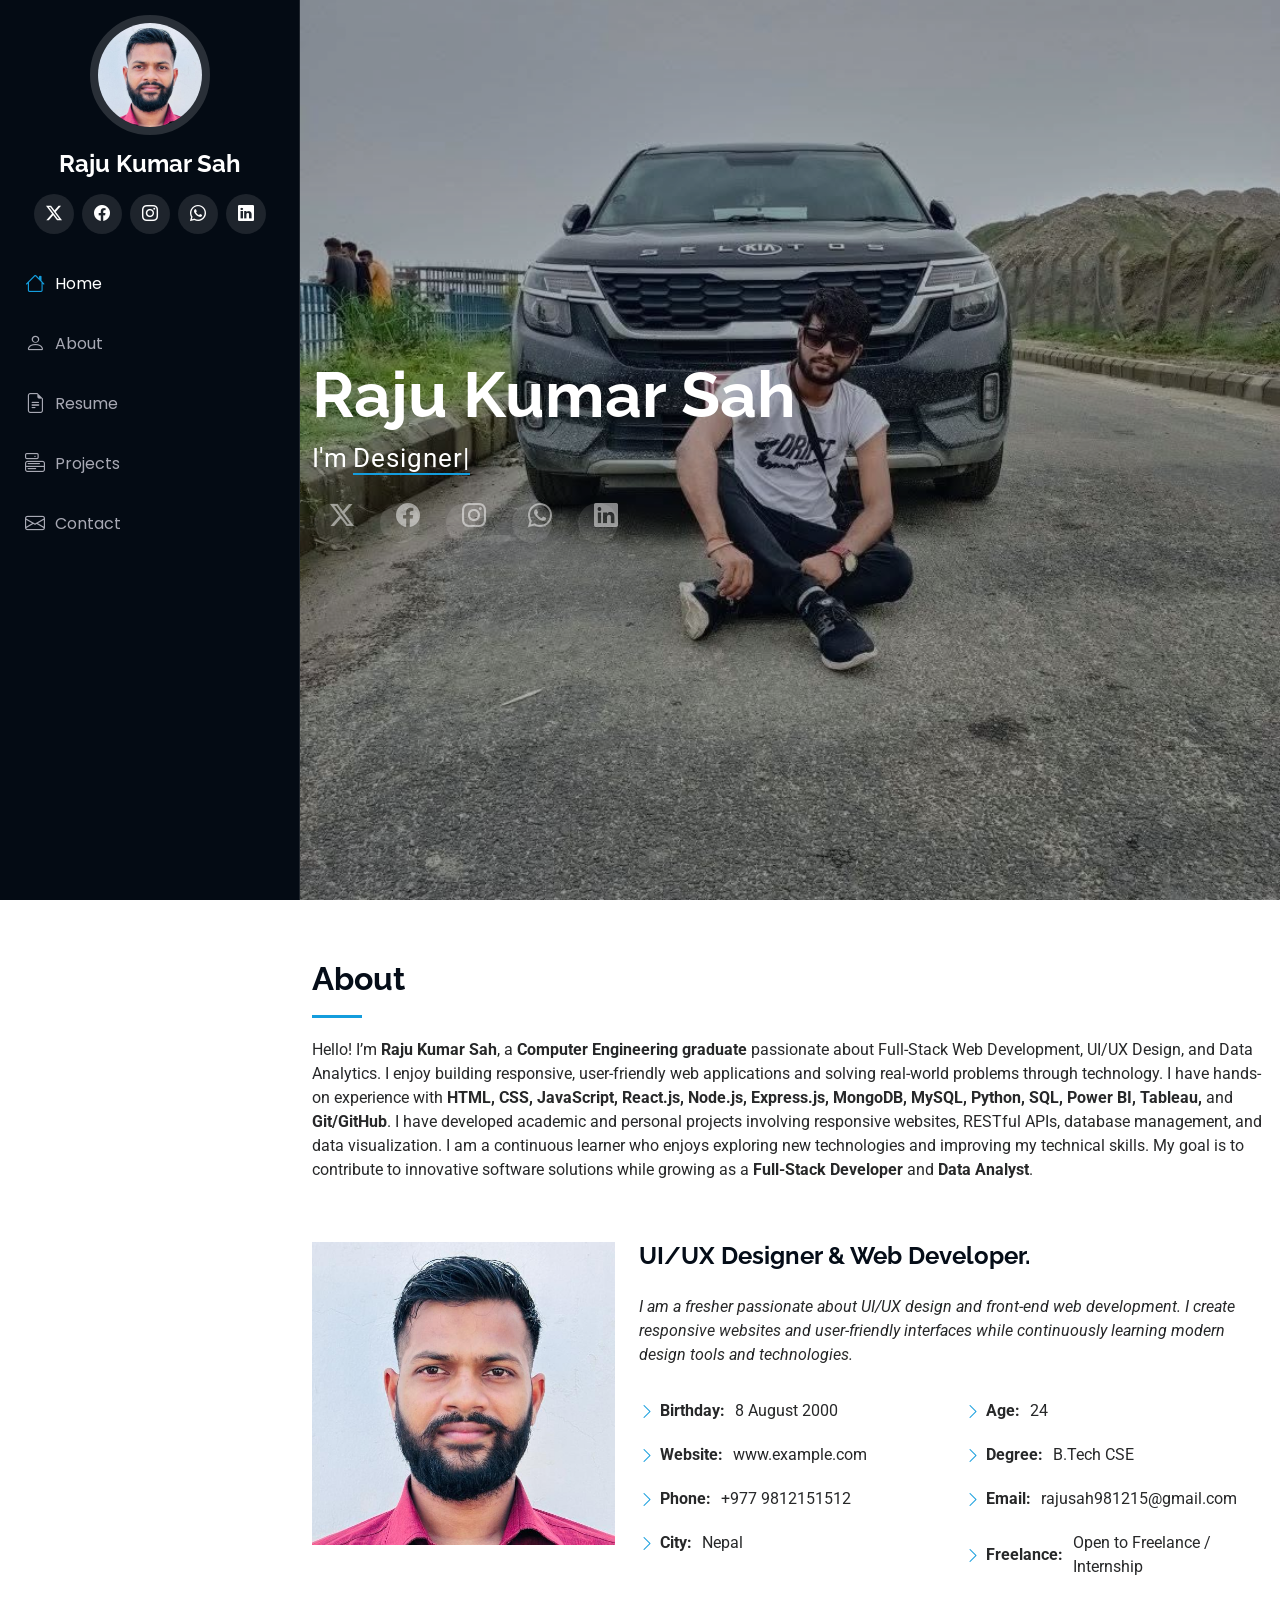
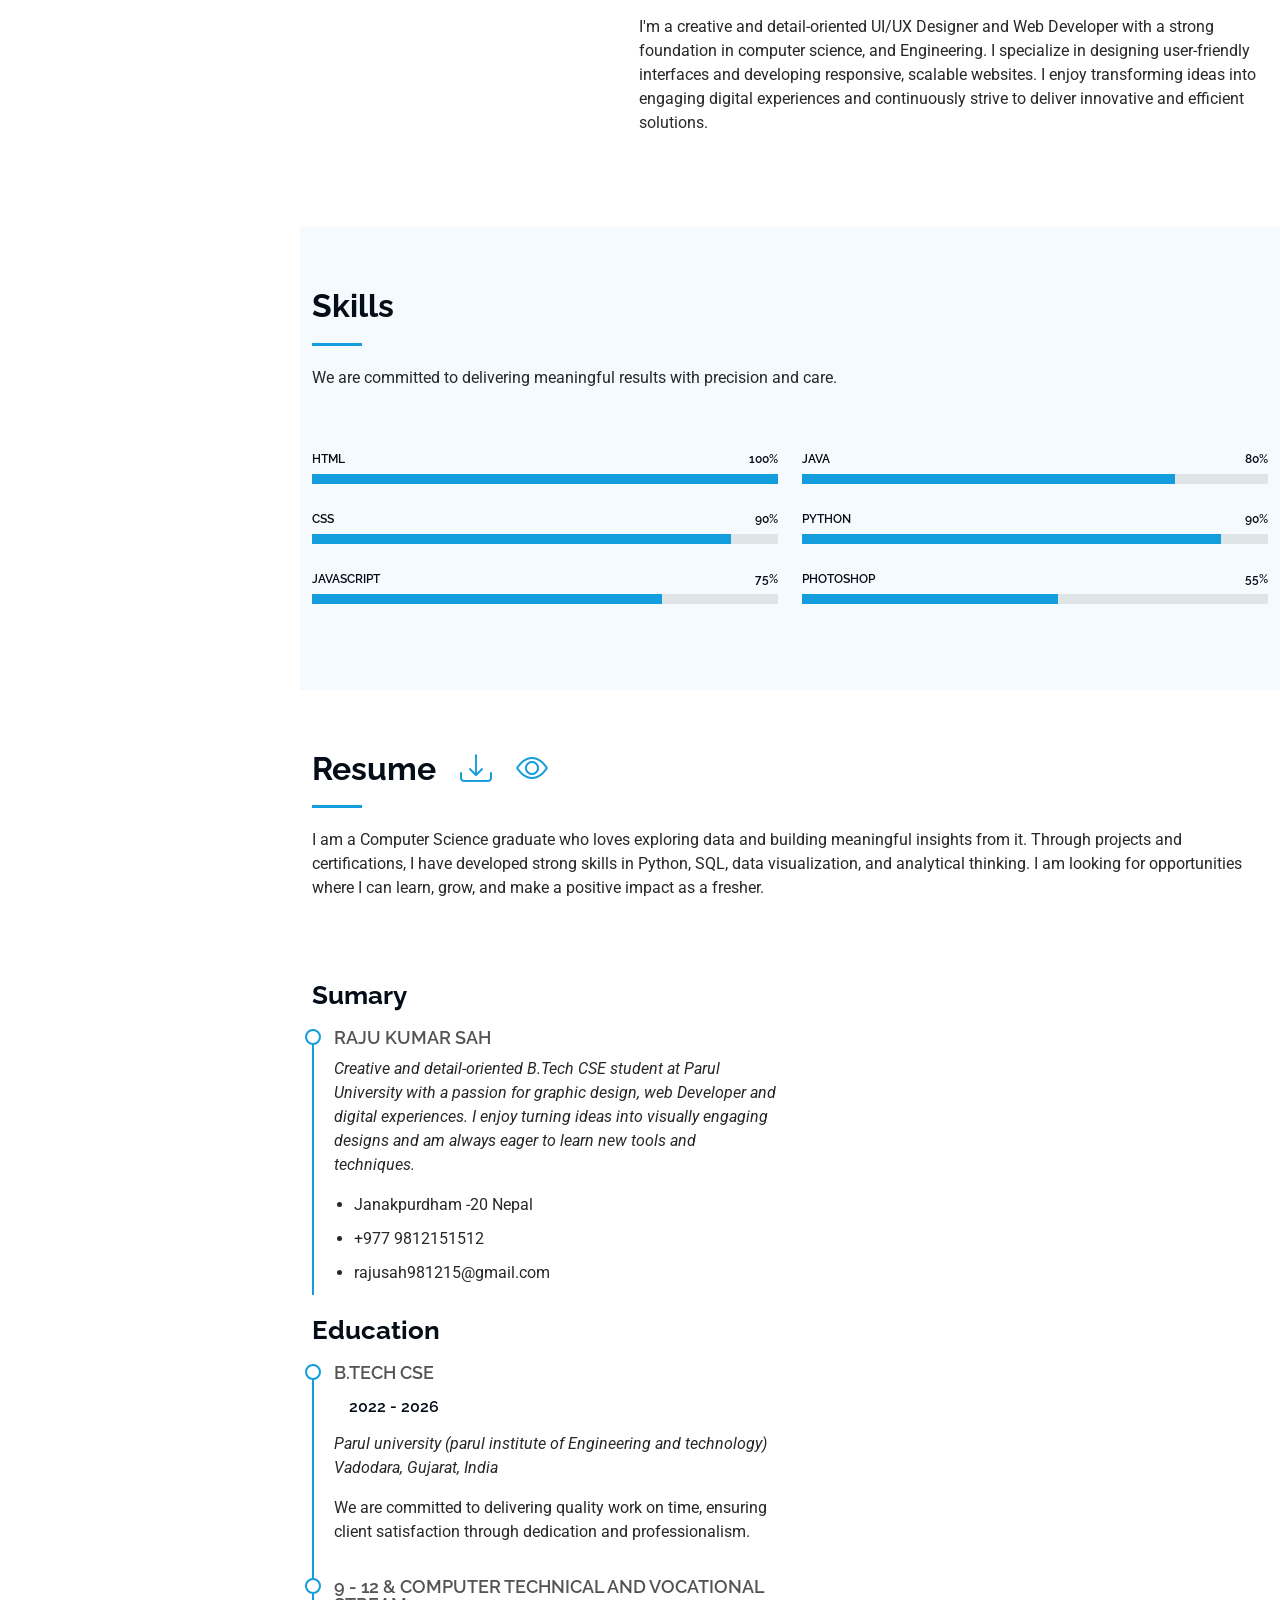
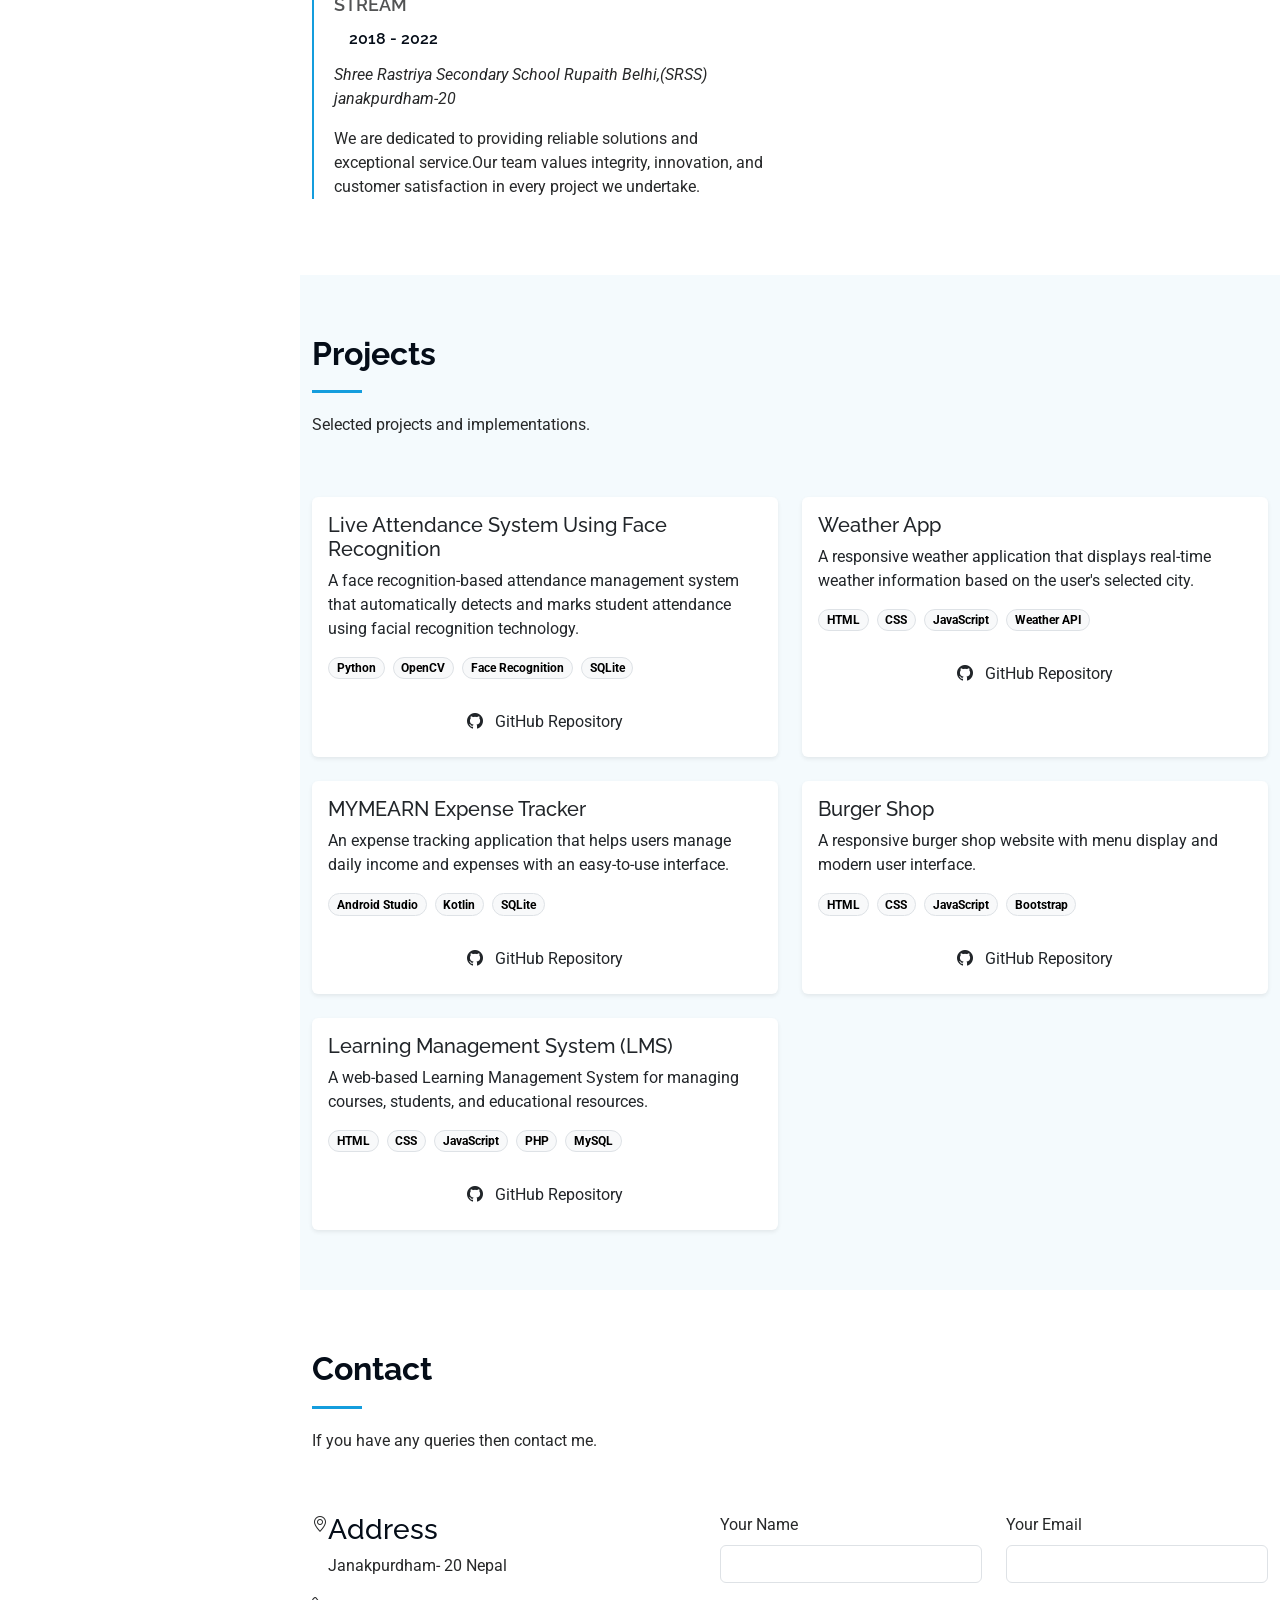
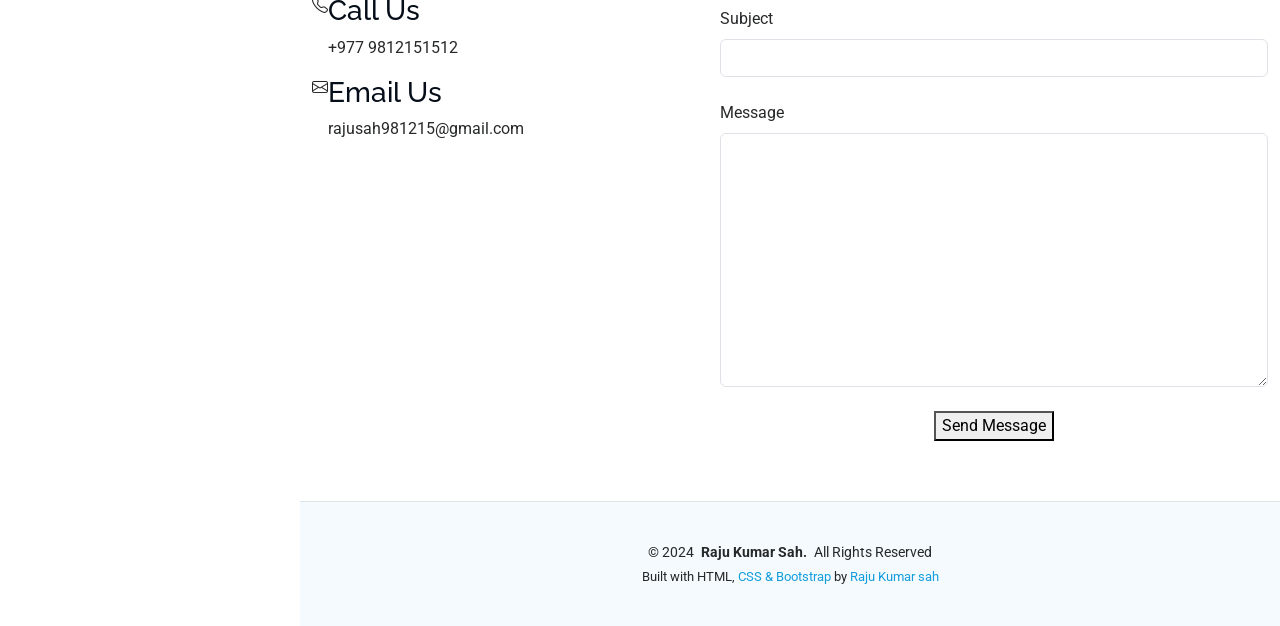
==== commit da124a1f: "Revise index.html with updated content and links Updated social media links and modified personal in" ====
--- a/index.html
+++ b/index.html
@@ -1,4 +1,4 @@
-<!DOCTYPE html>
+ <!DOCTYPE html>
 <html lang="en">
 
 <head>
@@ -52,22 +52,23 @@
     </a>
 
     <div class="social-links text-center">
-      <a href="#" class="twitter"><i class="bi bi-twitter-x"></i></a>
-      <a href="#" class="github"><i class="bi bi-github"></i></a>
-      <a href="#" class="linkedin"><i class="bi bi-linkedin"></i></a>
-      <a href="#" class="instagram"><i class="bi bi-instagram"></i></a>
-      <a href="#" class="whatsapp"><i class="bi bi-whatsapp"></i></a>
-      
+      <a href="https://x.com/rajukum86919009?s=11" class="twitter"><i class="bi bi-twitter-x"></i></a>
+      <a href="https://www.facebook.com/raju.sah.1088893" class="facebook"><i class="bi bi-facebook"></i></a>
+      <a href="https://www.instagram.com/raju.sah.1088893" class="instagram"><i class="bi bi-instagram"></i></a>
+      <a href="https://call.whatsapp.com/voice/tI0tI9Z5Nj92zt0XsK5soMindex" class="whatsapp"><i class="bi bi-whatsapp"></i></a>
+      <a href="https://www.linkedin.com/feed" class="linkedin"><i class="bi bi-linkedin"></i></a>
     </div>
 
     <nav id="navmenu" class="navmenu">
       <ul>
         <li><a href="#hero" class="active"><i class="bi bi-house navicon"></i>Home</a></li>
         <li><a href="#about"><i class="bi bi-person navicon"></i> About</a></li>
-        <li><a href="#skills"><i class="bi bi-images navicon"></i> Skills</a></li>
-        <li><a href="#education"><i class="bi bi-file-earmark-text navicon"></i> Education</a></li>
-        <li><a href="#certificates"><i class="bi bi-images navicon"></i> Certificates</a></li>
-        <li><a href="#project"><i class="bi bi-images navicon"></i> Project</a></li>
+        <li><a href="#resume"><i class="bi bi-file-earmark-text navicon"></i> Resume</a></li>
+
+        <li><a href="#projects"><i class="bi bi-menu-button navicon"></i> Projects</a></li>
+
+
+        <li><a href="#contact"><i class="bi bi-envelope navicon"></i> Contact</a></li>
       </ul>
     </nav>
 
@@ -82,7 +83,14 @@
 
       <div class="container" data-aos="fade-up" data-aos-delay="100">
         <h2>Raju Kumar Sah</h2>
-        <p>I'm <span class="typed" data-typed-items="Designer, Developer, Freelancer, Photographer">Designer</span><span class="typed-cursor typed-cursor--blink" aria-hidden="true"></span><span class="typed-cursor typed-cursor--blink" aria-hidden="true"></span></p>
+        <p>I'm <span class="typed" data-typed-items="Designer, Developer, Aspiring Data Analyst, Photographer">Designer</span><span class="typed-cursor typed-cursor--blink" aria-hidden="true"></span><span class="typed-cursor typed-cursor--blink" aria-hidden="true"></span></p>
+        <div class="social-links">
+          <a href="https://x.com/rajukum86919009?s=11" class="twitter" target="_blank" rel="noopener noreferrer"><i class="bi bi-twitter-x"></i></a>
+          <a href="https://www.facebook.com/raju.sah.1088893" class="facebook" target="_blank" rel="noopener noreferrer"><i class="bi bi-facebook"></i></a>
+          <a href="https://www.instagram.com/raju.sah.1088893" class="instagram" target="_blank" rel="noopener noreferrer"><i class="bi bi-instagram"></i></a>
+          <a href="https://call.whatsapp.com/voice/tI0tI9Z5Nj92zt0XsK5soMindex" class="whatsapp" target="_blank" rel="noopener noreferrer"><i class="bi bi-whatsapp"></i></a>
+          <a href="https://www.linkedin.com/feed" class="linkedin" target="_blank" rel="noopener noreferrer"><i class="bi bi-linkedin"></i></a>
+        </div>
       </div>
 
     </section><!-- /Hero Section -->
@@ -93,7 +101,13 @@
       <!-- Section Title -->
       <div class="container section-title" data-aos="fade-up">
         <h2>About</h2>
-        <p>Hello! I’m a final-year B.Tech student in Computer Science and Engineering at Parul University. Passionate about technology, cybersecurity, and full-stack web development, I’m constantly learning and building projects that challenge my skills. With a strong foundation in programming and a keen interest in solving real-world problems, I aim to contribute meaningfully to the tech industry. I believe in continuous growth, innovation, and writing clean, efficient code.</p>
+     <p>
+Hello! I’m <strong>Raju Kumar Sah</strong>, a <strong>Computer Engineering graduate</strong> passionate about Full-Stack Web Development, UI/UX Design, and Data Analytics. I enjoy building responsive, user-friendly web applications and solving real-world problems through technology.
+
+I have hands-on experience with <strong>HTML, CSS, JavaScript, React.js, Node.js, Express.js, MongoDB, MySQL, Python, SQL, Power BI, Tableau,</strong> and <strong>Git/GitHub</strong>. I have developed academic and personal projects involving responsive websites, RESTful APIs, database management, and data visualization.
+
+I am a continuous learner who enjoys exploring new technologies and improving my technical skills. My goal is to contribute to innovative software solutions while growing as a <strong>Full-Stack Developer</strong> and <strong>Data Analyst</strong>.
+</p>
       </div><!-- End Section Title -->
 
       <div class="container" data-aos="fade-up" data-aos-delay="100">
@@ -105,7 +119,7 @@
           <div class="col-lg-8 content">
             <h2>UI/UX Designer &amp; Web Developer.</h2>
             <p class="fst-italic py-3">
-            I specialize in crafting intuitive user interfaces and building modern, responsive websites. With a blend of creativity and technical skill, I design seamless user experiences that align with client goals. Whether it's front-end development, wireframing, or optimizing usability, I bring ideas to life through clean design and efficient code.
+            I am a fresher passionate about UI/UX design and front-end web development. I create responsive websites and user-friendly interfaces while continuously learning modern design tools and technologies.
             </p>
             <div class="row">
               <div class="col-lg-6">
@@ -121,12 +135,12 @@
                   <li><i class="bi bi-chevron-right"></i> <strong>Age:</strong> <span>24</span></li>
                   <li><i class="bi bi-chevron-right"></i> <strong>Degree:</strong> <span>B.Tech CSE</span></li>
                   <li><i class="bi bi-chevron-right"></i> <strong>Email:</strong> <span>rajusah981215@gmail.com</span></li>
-                  <li><i class="bi bi-chevron-right"></i> <strong>Freelance:</strong> <span>Available</span></li>
+                  <li><i class="bi bi-chevron-right"></i> <strong>Freelance:</strong> <span>Open to Freelance / Internship</span></li>
                 </ul>
               </div>
             </div>
             <p class="py-3">
-              I'm a creative and detail-oriented UI/UX Designer and Web Developer with a strong foundation in computer science, currently in my final year of B.Tech in Computer Science and Engineering. I specialize in designing user-friendly interfaces and developing responsive, scalable websites. I enjoy transforming ideas into engaging digital experiences and continuously strive to deliver innovative and efficient solutions.
+              I'm a creative and detail-oriented UI/UX Designer and Web Developer with a strong foundation in computer science, and Engineering. I specialize in designing user-friendly interfaces and developing responsive, scalable websites. I enjoy transforming ideas into engaging digital experiences and continuously strive to deliver innovative and efficient solutions.
             </p>
           </div>
         </div>
@@ -204,103 +218,306 @@
 
     </section><!-- /Skills Section -->
 
-    <!-- Education Section -->
-    <section id="education" class="education section">
+    <!-- Resume Section -->
+    <section id="resume" class="resume section">
 
       <!-- Section Title -->
       <div class="container section-title" data-aos="fade-up">
-        <h2>Education &nbsp;
+        <h2>Resume &nbsp;
+          <a href="Resume Rajusah.pdf" class="download" download="Resume Rajusah.pdf">
+            <i class="bi bi-download"></i>
+          </a>&nbsp;
+          <a href="Resume Rajusah.pdf" class="eye" target="_blank">
+            <i class="bi bi-eye"></i>
+          </a>
         </h2>
 
-        <p>We take pride in delivering exceptional service and customized solutions. Our team is committed to exceeding expectations, tackling complex challenges, and supporting our clients at every stage.Excellence, reliability, and innovation are the core values that define our work.</p>
+        <p>I am a Computer Science graduate who loves exploring data and building meaningful insights from it. Through projects and certifications, I have developed strong skills in Python, SQL, data visualization, and analytical thinking. I am looking for opportunities where I can learn, grow, and make a positive impact as a fresher.</p>
+      </div><!-- End Section Title -->
+
+      <div class="container">
+
         <div class="row">
-      <div class="col-11 col-md-6 mb-3">
-        <div class="card h-100">
-          <div class="card-body">
-            <h5 class="card-title"><b>Shree Rastriya Secondary School Rupaith Belhi, Nepal </b></h5>
-            <ul>
-              <li>Class 9 to 12 in Computer Engineering</li>
-              <li>2019 – 2022</li>
-              <li>Completed my higher secondary education with a focus on Technical Subjects.</li>
-            
-            </ul>
-          </div>
+
+          <div class="col-lg-6" data-aos="fade-up" data-aos-delay="100">
+            <h3 class="resume-title">Sumary</h3>
+
+            <div class="resume-item pb-0">
+              <h4>Raju Kumar Sah</h4>
+              <p><em>Creative and detail-oriented B.Tech CSE student at Parul University with a passion for graphic design, web Developer and digital experiences. I enjoy turning ideas into visually engaging designs and am always eager to learn new tools and techniques.</em></p>
+              <ul>
+                <li>Janakpurdham -20 Nepal</li>
+                <li>+977 9812151512</li>
+                <li>rajusah981215@gmail.com</li>
+              </ul>
+            </div><!-- Edn Resume Item -->
+
+            <h3 class="resume-title">Education</h3>
+            <div class="resume-item">
+              <h4>B.Tech CSE</h4>
+              <h5>2022 - 2026</h5>
+              <p><em>Parul university (parul institute of Engineering and technology) Vadodara, Gujarat, India</em></p>
+              <p>We are committed to delivering quality work on time, ensuring client satisfaction through dedication and professionalism.</p>
+            </div><!-- Edn Resume Item -->
+
+            <div class="resume-item">
+              <h4>9 - 12 &amp; Computer Technical and Vocational Stream </h4>
+              <h5>2018 - 2022</h5>
+              <p><em>Shree Rastriya Secondary School Rupaith Belhi,(SRSS) janakpurdham-20</em></p>
+              <p>We are dedicated to providing reliable solutions and exceptional service.Our team values integrity, innovation, and customer satisfaction in every project we undertake.</p>
+            </div><!-- Edn Resume Item -->
+
+          </div>
+
+
+
         </div>
-      </div>
-
-      <div class="col-11 col-md-6 mb-3">
-        <div class="card h-100">
-          <div class="card-body">
-            <h5 class="card-title"><b>Parul University</b></h5>
-            <ul>
-              <li>Bachelor of Technology in Computer Science and Engineering</li>
-              <li>2022 - Present</li>
-              <li>Currently in my final year of B.Tech CSE, focusing on software development, cybersecurity, and data science.</li>
-            </ul>
-          </div>
+
+      </div>
+
+    </section><!-- /Resume Section -->
+
+    <!-- Projects Section -->
+    <section id="projects" class="projects section light-background">
+      <div class="container section-title" data-aos="fade-up">
+
+        <h2>Projects</h2>
+        <p>Selected projects and implementations.</p>
+      </div><!-- End Section Title -->
+
+      <div class="container" data-aos="fade-up" data-aos-delay="100">
+        <div class="row g-4">
+
+          <!-- Project Card 1 -->
+          <div class="col-lg-6">
+            <div class="card h-100 border-0 shadow-sm portfolio-card">
+              <div class="card-body">
+                <div class="d-flex align-items-start justify-content-between gap-3">
+                  <div>
+                    <h5 class="card-title">Live Attendance System Using Face Recognition</h5>
+                    <p class="card-text mt-2">A face recognition-based attendance management system that automatically detects and marks student attendance using facial recognition technology.</p>
+                  </div>
+                </div>
+                <div class="mt-3">
+                  <div class="d-flex flex-wrap gap-2">
+                    <span class="badge rounded-pill text-bg-light border border-1">Python</span>
+                    <span class="badge rounded-pill text-bg-light border border-1">OpenCV</span>
+                    <span class="badge rounded-pill text-bg-light border border-1">Face Recognition</span>
+                    <span class="badge rounded-pill text-bg-light border border-1">SQLite</span>
+                  </div>
+                </div>
+                <div class="mt-4">
+                  <a class="btn btn-accent w-100" href="https://github.com/avinashkumar059/Live-Attendance-System-Using-Face-Recognition.git" target="_blank" rel="noopener noreferrer">
+                    <i class="bi bi-github me-2"></i> GitHub Repository
+                  </a>
+                </div>
+              </div>
+            </div>
+          </div>
+
+          <!-- Project Card 2 -->
+          <div class="col-lg-6">
+            <div class="card h-100 border-0 shadow-sm portfolio-card">
+              <div class="card-body">
+                <div>
+                  <h5 class="card-title">Weather App</h5>
+                  <p class="card-text mt-2">A responsive weather application that displays real-time weather information based on the user's selected city.</p>
+                </div>
+                <div class="mt-3">
+                  <div class="d-flex flex-wrap gap-2">
+                    <span class="badge rounded-pill text-bg-light border border-1">HTML</span>
+                    <span class="badge rounded-pill text-bg-light border border-1">CSS</span>
+                    <span class="badge rounded-pill text-bg-light border border-1">JavaScript</span>
+                    <span class="badge rounded-pill text-bg-light border border-1">Weather API</span>
+                  </div>
+                </div>
+                <div class="mt-4">
+                  <a class="btn btn-accent w-100" href="https://github.com/Rajusah9812/Weatherapp-.git" target="_blank" rel="noopener noreferrer">
+                    <i class="bi bi-github me-2"></i> GitHub Repository
+                  </a>
+                </div>
+              </div>
+            </div>
+          </div>
+
+          <!-- Project Card 3 -->
+          <div class="col-lg-6">
+            <div class="card h-100 border-0 shadow-sm portfolio-card">
+              <div class="card-body">
+                <div>
+                  <h5 class="card-title">MYMEARN Expense Tracker</h5>
+                  <p class="card-text mt-2">An expense tracking application that helps users manage daily income and expenses with an easy-to-use interface.</p>
+                </div>
+                <div class="mt-3">
+                  <div class="d-flex flex-wrap gap-2">
+                    <span class="badge rounded-pill text-bg-light border border-1">Android Studio</span>
+                    <span class="badge rounded-pill text-bg-light border border-1">Kotlin</span>
+                    <span class="badge rounded-pill text-bg-light border border-1">SQLite</span>
+                  </div>
+                </div>
+                <div class="mt-4">
+                  <a class="btn btn-accent w-100" href="https://github.com/Rajusah9812/MYMEARN_Expense_TrackerProject.git" target="_blank" rel="noopener noreferrer">
+                    <i class="bi bi-github me-2"></i> GitHub Repository
+                  </a>
+                </div>
+              </div>
+            </div>
+          </div>
+
+          <!-- Project Card 4 -->
+          <div class="col-lg-6">
+            <div class="card h-100 border-0 shadow-sm portfolio-card">
+              <div class="card-body">
+                <div>
+                  <h5 class="card-title">Burger Shop</h5>
+                  <p class="card-text mt-2">A responsive burger shop website with menu display and modern user interface.</p>
+                </div>
+                <div class="mt-3">
+                  <div class="d-flex flex-wrap gap-2">
+                    <span class="badge rounded-pill text-bg-light border border-1">HTML</span>
+                    <span class="badge rounded-pill text-bg-light border border-1">CSS</span>
+                    <span class="badge rounded-pill text-bg-light border border-1">JavaScript</span>
+                    <span class="badge rounded-pill text-bg-light border border-1">Bootstrap</span>
+                  </div>
+                </div>
+                <div class="mt-4">
+                  <a class="btn btn-accent w-100" href="https://github.com/Rajusah9812/Burger-shop.git" target="_blank" rel="noopener noreferrer">
+                    <i class="bi bi-github me-2"></i> GitHub Repository
+                  </a>
+                </div>
+              </div>
+            </div>
+          </div>
+
+          <!-- Project Card 5 -->
+          <div class="col-lg-6">
+            <div class="card h-100 border-0 shadow-sm portfolio-card">
+              <div class="card-body">
+                <div>
+                  <h5 class="card-title">Learning Management System (LMS)</h5>
+                  <p class="card-text mt-2">A web-based Learning Management System for managing courses, students, and educational resources.</p>
+                </div>
+                <div class="mt-3">
+                  <div class="d-flex flex-wrap gap-2">
+                    <span class="badge rounded-pill text-bg-light border border-1">HTML</span>
+                    <span class="badge rounded-pill text-bg-light border border-1">CSS</span>
+                    <span class="badge rounded-pill text-bg-light border border-1">JavaScript</span>
+                    <span class="badge rounded-pill text-bg-light border border-1">PHP</span>
+                    <span class="badge rounded-pill text-bg-light border border-1">MySQL</span>
+                  </div>
+                </div>
+                <div class="mt-4">
+                  <a class="btn btn-accent w-100" href="https://github.com/Rajusah9812/LMS.git" target="_blank" rel="noopener noreferrer">
+                    <i class="bi bi-github me-2"></i> GitHub Repository
+                  </a>
+                </div>
+              </div>
+            </div>
+          </div>
+
+          <!-- spacer for odd card count -->
+          <div class="col-lg-6 d-none d-lg-block"></div>
+
         </div>
       </div>
-    </div>
-      
+
+    </section><!-- /Projects Section -->
+
+    <!-- Contact Section -->
+
+    <section id="contact" class="contact section">
+
+
+      <!-- Section Title -->
+      <div class="container section-title" data-aos="fade-up">
+        <h2>Contact</h2>
+        <p>If you have any queries then contact me.</p>
       </div><!-- End Section Title -->
-    
-  </section><!-- /Education Section -->
-
-        <!-- Certificate -->
-    <section id="certificates" class="certificates">
-      <div class="container" data-aos="fade-up">
-        <div class="section-title">
-          <h2>Certificates</h2>
-          <p>My Educational Background</p>
-          <div class="container">
-
-            <div class="certificate-container">
-                <a href="#" target="_blank" class="btn btn-certificate"><i class="fas fa-certificate"></i> Computer Networks and Internet Protocol (NPTEL)</a>
-                <a href="#" target="_blank" class="btn btn-certificate"><i class="fas fa-certificate"></i> Python (Infosys Springboard)</a>
-                <a href="#" target="_blank" class="btn btn-certificate"><i class="fas fa-certificate"></i> Database and SQL (Infosys Springboard)</a>
-                <a href="#" target="_blank" class="btn btn-certificate"><i class="fas fa-certificate"></i> Power BI</a>
-                <a href="#" target="_blank" class="btn btn-certificate"><i class="fas fa-certificate"></i> Myntra Data Analysis using Python (WsCube Tech)</a>
-                <a href="#" target="_blank" class="btn btn-certificate"><i class="fas fa-certificate"></i> C Programming (Coding Club)</a>
-            </div>
+
+      <div class="container" data-aos="fade-up" data-aos-delay="100">
+
+        <div class="row gy-4">
+
+          <div class="col-lg-5">
+
+            <div class="info-wrap">
+              <div class="info-item d-flex" data-aos="fade-up" data-aos-delay="200">
+                <i class="bi bi-geo-alt flex-shrink-0"></i>
+                <div>
+                  <h3>Address</h3>
+                  <p>Janakpurdham- 20 Nepal</p>
+                </div>
+              </div><!-- End Info Item -->
+
+              <div class="info-item d-flex" data-aos="fade-up" data-aos-delay="300">
+                <i class="bi bi-telephone flex-shrink-0"></i>
+                <div>
+                  <h3>Call Us</h3>
+                  <p>+977 9812151512</p>
+                </div>
+              </div><!-- End Info Item -->
+
+              <div class="info-item d-flex" data-aos="fade-up" data-aos-delay="400">
+                <i class="bi bi-envelope flex-shrink-0"></i>
+                <div>
+                  <h3>Email Us</h3>
+                  <p>rajusah981215@gmail.com</p>
+                </div>
+              </div><!-- End Info Item -->
+
+              <iframe
+                src="https://www.google.com/maps?q=Kirtipur,Kathmandu,Nepal&output=embed"
+                width="100%"
+                height="270"
+                style="border:0;"
+                allowfullscreen=""
+                loading="lazy"
+                referrerpolicy="no-referrer-when-downgrade">
+              </iframe>
+            </div>
+          </div>
+
+          <div class="col-lg-7">
+            <form action="forms/contact.php" method="post" class="php-email-form" data-aos="fade-up" data-aos-delay="200">
+              <div class="row gy-4">
+
+                <div class="col-md-6">
+                  <label for="name-field" class="pb-2">Your Name</label>
+                  <input type="text" name="name" id="name-field" class="form-control" required="">
+                </div>
+
+                <div class="col-md-6">
+                  <label for="email-field" class="pb-2">Your Email</label>
+                  <input type="email" class="form-control" name="email" id="email-field" required="">
+                </div>
+
+                <div class="col-md-12">
+                  <label for="subject-field" class="pb-2">Subject</label>
+                  <input type="text" class="form-control" name="subject" id="subject-field" required="">
+                </div>
+
+                <div class="col-md-12">
+                  <label for="message-field" class="pb-2">Message</label>
+                  <textarea class="form-control" name="message" rows="10" id="message-field" required=""></textarea>
+                </div>
+
+                <div class="col-md-12 text-center">
+                  <div class="loading">Loading</div>
+                  <div class="error-message"></div>
+                  <div class="sent-message">Your message has been sent. Thank you!</div>
+
+                  <button type="submit">Send Message</button>
+                </div>
+
+              </div>
+            </form>
+          </div><!-- End Contact Form -->
+
         </div>
-        </div>
-        
-      </div>
-    </section><!-- /Certificate Section -->
-
-
-    <!-- Project Section -->
-    <section id="project" class="project section light-background">
-      <div class="container section-title" data-aos="fade-up">
-        <h2>Projects</h2>
-        <p>Explore my complete portfolio of development projects</p>
-        <div class="row">
-      <div class="col-11 col-md-6 mb-3">
-        <div class="card h-100">
-          <div class="card-body">
-            <h5 class="card-title"><b>Project-1</b></h5>
-            <a href="#" style="color:black;"><ul>
-              <li>Technologies : HTML,CSS and JS</li>
-              <li>Description</li>
-            </ul></a>
-          </div>
-        </div>
-      </div>
-      <div class="col-11 col-md-6 mb-3">
-        <div class="card h-100">
-          <div class="card-body">
-            <h5 class="card-title"><b>Project-2</b></h5>
-             <a href="#" style="color:black;"><ul>
-              <li>Technologies : HTML,CSS and JS</li>
-              <li>Description</li>
-            </ul></a>
-          </div>
-        </div>
-      </div>
-    </div>
-      </div>
-
-      <!-- /Portfolio Section -->
+
+      </div>
+
+    </section><!-- /Contact Section -->
 
   </main>
 
@@ -308,15 +525,14 @@
 
     <div class="container">
       <div class="copyright text-center ">
-        <div class="social-links text-center">
-      <a href="#" class="phone"><i class="bi bi-telephone-fill"></i></a>
-      <a href="#" class="facebook"><i class="bi bi-facebook"></i></a>
-      <a href="#" class="instagram"><i class="bi bi-instagram"></i></a>
-      <a href="#" class="whatsapp"><i class="bi bi-whatsapp"></i></a>
-      <a href="#" class="linkedin"><i class="bi bi-linkedin"></i></a>
-    </div>
-                © 2025 Raju Kumar Sah. All Rights Reserved.<br>
-                Pursuing B.Tech CSE @Parul University
+        <p>© <span>2024</span> <strong class="px-1 sitename">Raju Kumar Sah.</strong> <span>All Rights Reserved</span></p>
+      </div>
+      <div class="credits">
+        <!-- All the links in the footer should remain intact. -->
+        <!-- You can delete the links only if you've purchased the pro version. -->
+        <!-- Licensing information: https://bootstrapmade.com/license/ -->
+        <!-- Purchase the pro version with working PHP/AJAX contact form: [buy-url] -->
+        Built with HTML, <a href="https://bootstrapmade.com/">CSS & Bootstrap</a> by <a href="https://github.com/settings/profile">Raju Kumar sah</a>
       </div>
     </div>
 
@@ -345,4 +561,4 @@
 
 </body>
 
-</html>+</html>
